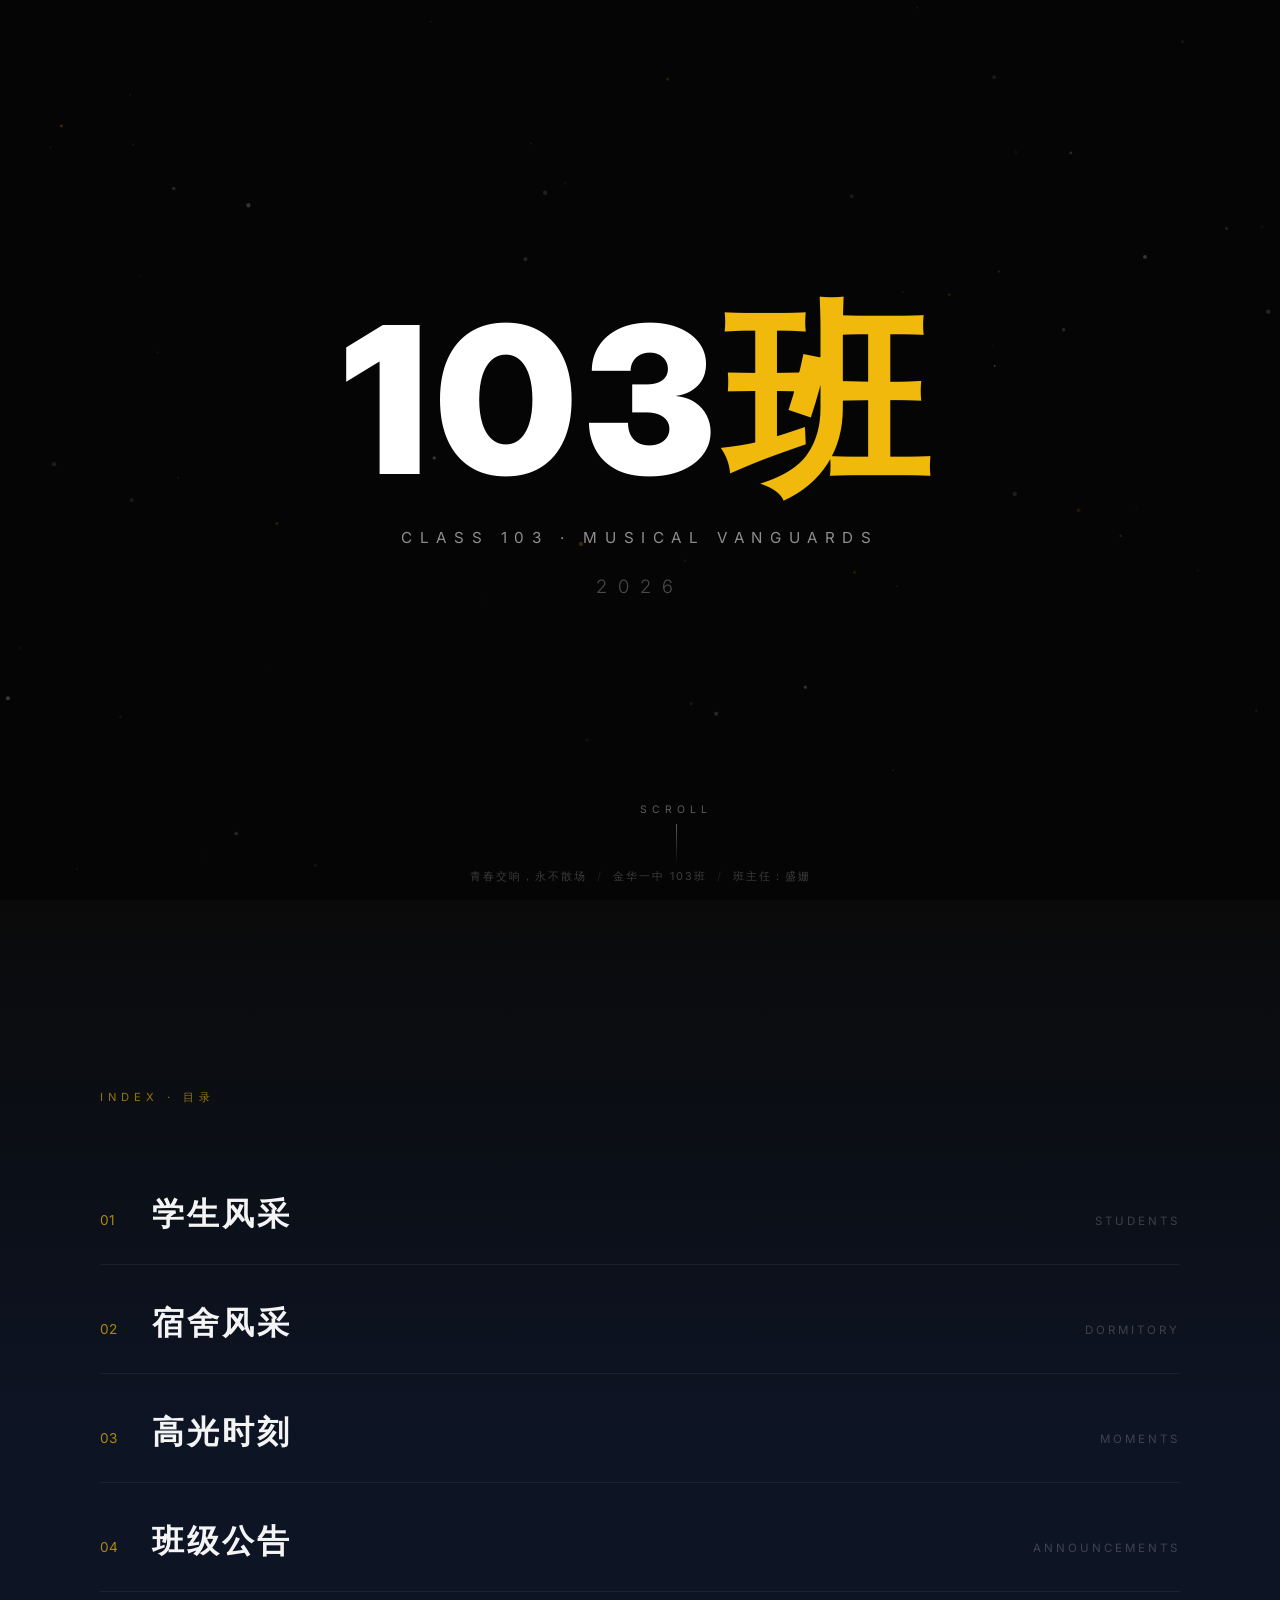
==== index.html @ 4d58a2c7 "1" ====
<!DOCTYPE html>
<html lang="zh-CN">
<head>
  <meta charset="UTF-8">
  <meta name="viewport" content="width=device-width, initial-scale=1.0">
  <meta name="description" content="103班 · 音乐领军班 — 青春交响，永不散场">
  <!-- 跨文档视图过渡:多页之间平滑切换,无白屏 -->
  <meta name="view-transition" content="same-origin">
  <title>103班 · 音乐领军班</title>
  <!-- 西文/数字字体 Inter(中文自动回退苹方 PingFang SC) -->
  <link rel="preconnect" href="https://fonts.googleapis.com">
  <link rel="preconnect" href="https://fonts.gstatic.com" crossorigin>
  <link rel="stylesheet" href="https://fonts.googleapis.com/css2?family=Inter:wght@300;400;500;600;700;900&display=swap">
  <link rel="stylesheet" href="assets/css/base.css">
  <link rel="stylesheet" href="assets/css/home.css">
</head>
<body class="poster">

  <!-- 背景层:Canvas 粒子(缓慢、克制) -->
  <canvas id="particles" aria-hidden="true"></canvas>

  <main>
    <!-- 第一屏:品牌海报(视频封面) -->
    <section class="poster-screen" id="poster" aria-label="班级主页海报">
      <!-- 封面视频:把视频命名为 cover.mp4 放入 assets/videos/ 即可自动播放 -->
      <video class="poster-video" autoplay muted loop playsinline preload="auto" aria-hidden="true">
        <source src="assets/videos/cover.mp4" type="video/mp4">
      </video>
      <!-- 压暗层:保证文字在视频上可读 -->
      <div class="poster-shade" aria-hidden="true"></div>
      <div class="poster-center">
        <h1 class="poster-title">103<span>班</span></h1>
        <p class="poster-tagline">CLASS 103 · MUSICAL VANGUARDS</p>
        <p class="poster-year">2026</p>
      </div>
      <button class="scroll-hint" id="scroll-hint" type="button" aria-label="进入内容">
        <span>SCROLL</span>
        <span class="line" aria-hidden="true"></span>
      </button>
    </section>

    <!-- 第二屏:内容索引(滚动或点击后平滑进入) -->
    <section class="index-screen" id="index" aria-label="内容索引">
      <div class="container">
        <p class="index-kicker">INDEX · 目录</p>
        <nav class="index-list">
          <a href="students.html" data-io><span class="no">01</span><span class="label">学生风采</span><span class="en">STUDENTS</span></a>
          <a href="dormitory.html" data-io><span class="no">02</span><span class="label">宿舍风采</span><span class="en">DORMITORY</span></a>
          <a href="moments.html" data-io><span class="no">03</span><span class="label">高光时刻</span><span class="en">MOMENTS</span></a>
          <a href="announcements.html" data-io><span class="no">04</span><span class="label">班级公告</span><span class="en">ANNOUNCEMENTS</span></a>
        </nav>
      </div>
    </section>
  </main>

  <!-- 固定底部信息栏:班级口号 · 学校 · 班主任 -->
  <footer class="poster-foot">青春交响，永不散场<i>/</i>金华一中 103班<i>/</i>班主任：盛姗</footer>

  <!-- 目录转场幕布:点击目录后浮起遮住画面,再跳转 -->
  <div class="page-veil" id="page-veil" aria-hidden="true"></div>

  <script>
    // ========== 封面视频:加载失败自动隐藏,露出粒子背景;滚出屏幕暂停省电 ==========
    (function () {
      const v = document.querySelector(".poster-video");
      if (!v) return;
      v.addEventListener("error", () => { v.style.display = "none"; }, true); // capture:捕获 <source> 的加载失败
      if ("IntersectionObserver" in window) {
        new IntersectionObserver((es) => {
          es.forEach((e) => e.isIntersecting ? v.play().catch(() => {}) : v.pause());
        }, { threshold: 0.1 }).observe(document.getElementById("poster"));
      }
    })();

    // ========== 背景粒子:纯 Canvas,缓慢流动 ==========
    (function () {
      const canvas = document.getElementById("particles");
      const ctx = canvas.getContext("2d");
      const reduceMotion = matchMedia("(prefers-reduced-motion: reduce)").matches;
      let W, H, DPR, parts = [];
      const mouse = { x: 0.5, y: 0.5 };

      function resize() {
        DPR = Math.min(window.devicePixelRatio || 1, 2);
        W = innerWidth; H = innerHeight;
        canvas.width = W * DPR; canvas.height = H * DPR;
        canvas.style.width = W + "px"; canvas.style.height = H + "px";
        const count = Math.min(90, Math.max(36, Math.floor((W * H) / 18000)));
        parts = [];
        for (let i = 0; i < count; i++) {
          parts.push({
            x: Math.random() * W, y: Math.random() * H,
            r: Math.random() * 1.6 + 0.6,
            a: Math.random() * 0.45 + 0.15,
            gold: Math.random() < 0.32,               // 约三分之一金色粒子
            phase: Math.random() * Math.PI * 2,
            vx: (Math.random() - 0.5) * 0.12,
            vy: (Math.random() - 0.5) * 0.12,
          });
        }
      }

      function render() {
        ctx.clearRect(0, 0, canvas.width, canvas.height);
        ctx.save();
        ctx.scale(DPR, DPR);
        const ox = (mouse.x - 0.5) * 24, oy = (mouse.y - 0.5) * 24; // 轻微视差
        for (const p of parts) {
          p.phase += 0.004;
          p.x += p.vx; p.y += p.vy;
          if (p.x < -12) p.x = W + 12; else if (p.x > W + 12) p.x = -12;
          if (p.y < -12) p.y = H + 12; else if (p.y > H + 12) p.y = -12;
          const dx = Math.sin(p.phase) * 9, dy = Math.cos(p.phase * 0.8) * 9;
          const flicker = 0.72 + 0.28 * Math.sin(p.phase * 2.1);
          ctx.beginPath();
          ctx.arc(p.x + dx - ox, p.y + dy - oy, p.r, 0, Math.PI * 2);
          ctx.fillStyle = p.gold
            ? "rgba(240,185,11," + (p.a * flicker).toFixed(3) + ")"
            : "rgba(255,255,255," + (p.a * 0.8 * flicker).toFixed(3) + ")";
          ctx.fill();
        }
        ctx.restore();
      }

      function loop() { render(); requestAnimationFrame(loop); }

      resize();
      addEventListener("resize", resize);
      addEventListener("mousemove", (e) => {
        mouse.x = e.clientX / innerWidth; mouse.y = e.clientY / innerHeight;
      }, { passive: true });

      if (reduceMotion) render(); // 尊重"减少动效":只画一帧静态
      else requestAnimationFrame(loop);
    })();

    // ========== 点击海报任意处 / SCROLL → 平滑进入内容索引 ==========
    (function () {
      const target = document.getElementById("index");
      const go = () => target.scrollIntoView({ behavior: "smooth" });
      document.getElementById("scroll-hint").addEventListener("click", (e) => {
        e.stopPropagation(); go();
      });
      document.getElementById("poster").addEventListener("click", go);
    })();

    // ========== 目录点击:播放平滑转场后再跳转 ==========
    // 不依赖 View Transitions 特性(file:// 下原生过渡不生效),保证任何环境都顺
    (function () {
      const veilTime = 380; // 与 CSS 幕布过渡时长一致
      document.querySelectorAll(".index-list a").forEach((a) => {
        a.addEventListener("click", (e) => {
          // 组合键/中键点击交给浏览器(新标签页打开)
          if (e.metaKey || e.ctrlKey || e.shiftKey || e.altKey || e.button !== 0) return;
          e.preventDefault();
          const href = a.getAttribute("href");
          document.body.classList.add("leaving");
          setTimeout(() => { location.href = href; }, veilTime);
        });
      });

      // 浏览器"后退"用 bfcache 恢复页面时,清掉幕布状态,避免留下黑屏
      addEventListener("pageshow", () => document.body.classList.remove("leaving"));
    })();

    // ========== 内容索引:进入视口时逐条上浮 ==========
    (function () {
      const items = document.querySelectorAll("[data-io]");
      if (!("IntersectionObserver" in window)) return;
      items.forEach((el) => el.classList.add("io-rise"));
      const io = new IntersectionObserver((entries) => {
        entries.forEach((en, i) => {
          if (en.isIntersecting) {
            setTimeout(() => en.target.classList.add("in"), i * 90);
            io.unobserve(en.target);
          }
        });
      }, { threshold: 0.2 });
      items.forEach((el) => io.observe(el));
    })();
  </script>
</body>
</html>
---- assets/css/base.css ----
/* ============================================================
   103班：音乐领军班 · 全局基础样式
   深色影院风 / 金色橙色点缀 / 粗体电影感
   改配色只改这里 :root
   ============================================================ */

:root {
  /* 深色底 */
  --bg0: #070b14;        /* 最底层夜空 */
  --bg1: #0d1424;        /* 卡片/表面 */
  --bg2: #141d33;        /* 更深一块 / 悬浮 */

  /* 点缀色：金 + 橙 */
  --gold: #f0b90b;       /* 主金 */
  --gold-2: #ff8a00;     /* 亮橙 */
  --gold-soft: rgba(240, 185, 11, 0.14); /* 金色弱底 */
  --gold-line: rgba(240, 185, 11, 0.28);  /* 金色描边 */

  /* 文字 */
  --text: #e8edf7;
  --muted: #8b93a8;
  --faint: #5a6276;

  /* 尺寸 */
  --radius: 18px;
  --maxw: 1120px;
  --shadow: 0 18px 50px rgba(0, 0, 0, 0.55);

  /* 字体策略：中文主力用苹方(PingFang SC),西文/数字用 Inter / SF Pro Display
     —— 苹方负责中文字形干净现代,Inter/SF 负责英文数字的几何科技感 */
  --font-display: "Inter", "SF Pro Display", "PingFang SC", "HarmonyOS Sans SC", "Microsoft YaHei", sans-serif;
  --font-body: "PingFang SC", "Inter", "SF Pro Display", "HarmonyOS Sans SC", "Microsoft YaHei", "Hiragino Sans GB", sans-serif;
  --font-latin: "Inter", "SF Pro Display", "Helvetica Neue", "Arial", sans-serif;
}

* { margin: 0; padding: 0; box-sizing: border-box; }

html { -webkit-text-size-adjust: 100%; scroll-behavior: smooth; }

body {
  font-family: var(--font-body);
  background: var(--bg0);
  color: var(--text);
  line-height: 1.75;
  /* 轻微胶片噪点,增强电影感 */
  background-image:
    radial-gradient(circle at 50% 0%, rgba(20, 29, 51, 0.6), transparent 60%),
    radial-gradient(circle at 15% 100%, rgba(255, 138, 0, 0.06), transparent 45%);
}

img { max-width: 100%; display: block; }
a { color: inherit; text-decoration: none; }
ul { list-style: none; }

/* 大标题电影感 */
.display {
  font-family: var(--font-display);
  font-weight: 900;
  letter-spacing: 2px;
  line-height: 1.1;
}
/* 金色渐变文字 */
.gold-text {
  background: linear-gradient(120deg, var(--gold) 0%, var(--gold-2) 60%, var(--gold) 100%);
  -webkit-background-clip: text;
  background-clip: text;
  -webkit-text-fill-color: transparent;
  color: var(--gold);
}

/* 通用容器 */
.container { width: 100%; max-width: var(--maxw); margin: 0 auto; padding: 0 20px; }

.section { padding: 72px 0; }

/* 区块标题：影视剧那种"章节编号 + 标题" */
.section-title {
  font-family: var(--font-display);
  font-weight: 900;
  font-size: 2rem;
  letter-spacing: 3px;
  color: var(--text);
  margin-bottom: 40px;
  text-transform: uppercase;
}
.section-title .no {
  color: var(--gold);
  margin-right: 10px;
  font-size: 1.1rem;
  vertical-align: middle;
}
.section-title::after {
  content: "";
  display: block;
  width: 70px;
  height: 3px;
  margin-top: 14px;
  background: linear-gradient(90deg, var(--gold), var(--gold-2));
}

/* 通用按钮(电影海报式) */
.btn {
  display: inline-block;
  padding: 14px 36px;
  font-family: var(--font-display);
  font-weight: 700;
  letter-spacing: 2px;
  text-transform: uppercase;
  color: #0b0f1a;
  background: linear-gradient(120deg, var(--gold), var(--gold-2));
  border-radius: 999px;
  box-shadow: 0 12px 34px rgba(240, 185, 11, 0.35);
  transition: transform 0.2s, box-shadow 0.2s;
  cursor: pointer;
}
.btn:hover {
  transform: translateY(-3px);
  box-shadow: 0 18px 44px rgba(240, 185, 11, 0.5);
}

/* ============================================================
   字距工具类：营造"稀疏、高级、有呼吸感"的排版
   英文标语 / 年份数字专用
   ============================================================ */
.tk-md { letter-spacing: 0.18em; }
.tk-lg { letter-spacing: 0.35em; }
.tk-xl { letter-spacing: 0.5em; }   /* 影视飓风式极宽字距 */
.tk-2xl { letter-spacing: 0.8em; }

/* 细字重对比:主标题 900,副信息越轻越好 */
.w-thin { font-weight: 300; opacity: 0.4; }

/* ============================================================
   跨文档视图过渡(View Transitions API)
   多页结构下实现"无白屏刷新"的页面切换
   不支持该特性的浏览器会自动忽略,回退为普通跳转
   ============================================================ */
@view-transition {
  navigation: auto; /* 启用跨文档自动过渡 */
}

@supports (view-transition-name: none) {
  /* 旧页面:快速淡出 150ms,先走 */
  ::view-transition-old(root) {
    animation: 150ms cubic-bezier(0.4, 0, 0.2, 1) both vt-fade-out;
  }
  /* 新页面:延迟 150ms 后淡入 + 轻微上移 210ms,再进 */
  ::view-transition-new(root) {
    animation: 210ms cubic-bezier(0.22, 1, 0.36, 1) 150ms both vt-fade-in-up;
  }

  @keyframes vt-fade-out {
    to { opacity: 0; }
  }
  @keyframes vt-fade-in-up {
    from { opacity: 0; transform: translateY(18px); }
    to   { opacity: 1; transform: translateY(0); }
  }

  /* 尊重系统"减少动效"设置 */
  @media (prefers-reduced-motion: reduce) {
    ::view-transition-old(root),
    ::view-transition-new(root) { animation-duration: 1ms; animation-delay: 0ms; }
  }
}

/* ============================================================
   子页面落地动画:从首页目录进来时柔和淡入上浮,避免生硬切换
   ============================================================ */
@keyframes page-in {
  from { opacity: 0; transform: translateY(16px); }
  to   { opacity: 1; transform: translateY(0); }
}

/* ============================================================
   通用灯箱:全屏查看原图(不裁切,竖拍照片也能看全)
   高光时刻 / 宿舍风采 共用
   ============================================================ */
.lightbox {
  position: fixed;
  inset: 0;
  z-index: 300;
  display: none;
  align-items: center;
  justify-content: center;
  background: rgba(3, 5, 10, 0.94);
  padding: 30px;
}
.lightbox.show { display: flex; }
.lightbox img {
  max-width: 88vw;
  max-height: 80vh;
  object-fit: contain;          /* 完整显示,不裁切 */
  border-radius: 12px;
  border: 1px solid var(--gold-line);
  box-shadow: 0 30px 80px rgba(0, 0, 0, 0.8);
}
.lightbox-caption {
  text-align: center;
  color: var(--muted);
  margin-top: 14px;
  font-size: 0.9rem;
  letter-spacing: 1px;
}
.lightbox .close {
  position: absolute;
  top: 18px;
  right: 26px;
  font-size: 2.2rem;
  line-height: 1;
  color: var(--gold);
  cursor: pointer;
  user-select: none;
}
/* 上一张 / 下一张 */
.lightbox .nav {
  position: absolute;
  top: 50%;
  transform: translateY(-50%);
  font-size: 2.4rem;
  line-height: 1;
  padding: 8px 16px;
  color: var(--gold);
  opacity: 0.6;
  cursor: pointer;
  user-select: none;
  transition: opacity 0.2s;
}
.lightbox .nav:hover { opacity: 1; }
.lightbox .nav.prev { left: 10px; }
.lightbox .nav.next { right: 10px; }
.lightbox .nav[hidden] { display: none; }
/* 第几张 / 共几张 */
.lightbox .counter {
  position: absolute;
  left: 0;
  right: 0;
  bottom: 20px;
  text-align: center;
  color: var(--muted);
  font-size: 0.78rem;
  letter-spacing: 3px;
}

@media (max-width: 620px) {
  .lightbox { padding: 16px; }
  .lightbox .nav { font-size: 1.9rem; padding: 6px 10px; }
  .lightbox img { max-width: 94vw; }
}
---- assets/css/home.css ----
/* ============================================================
   103班 · 音乐领军班 · 首页「动态品牌海报」
   极简 / 近纯黑 / 大字号居中 / Canvas 粒子 / 滚动转场
   ============================================================ */

body.poster {
  background: #0a0a0a;
  color: #f4f4f5;
  -webkit-font-smoothing: antialiased;
}

/* ---- 背景粒子画布(fixed + inset:0 自动铺满,避免 100vw 滚动条溢出) ---- */
#particles {
  position: fixed;
  inset: 0;
  z-index: 0;
  pointer-events: none;
}

/* ---- 主容器 ---- */
.poster main {
  position: relative;
  z-index: 1;
}

/* ========== 第一屏:品牌海报 ========== */
.poster-screen {
  position: relative;
  display: flex;
  flex-direction: column;
  align-items: center;
  justify-content: center;
  min-height: 100vh;
  text-align: center;
  cursor: pointer;
  padding: 0 20px;
  overflow: hidden;
}

/* 封面视频铺满,object-fit:cover 避免黑边 */
.poster-video {
  position: absolute;
  inset: 0;
  width: 100%;
  height: 100%;
  object-fit: cover;
  z-index: 0;
}

/* 压暗遮罩,不压住粒子但保证文字可读 */
.poster-shade {
  position: absolute;
  inset: 0;
  z-index: 1;
  background: rgba(0, 0, 0, 0.50);
  pointer-events: none;
}

.poster-center {
  position: relative;
  z-index: 2;
  animation: fadeUp 1.2s cubic-bezier(0.22, 1, 0.36, 1) both;
}

@keyframes fadeUp {
  from { opacity: 0; transform: translateY(28px); }
  to   { opacity: 1; transform: translateY(0); }
}

.poster-title {
  font-family: var(--font-display);
  font-weight: 900;                    /* 极粗:视觉中心 */
  font-size: clamp(4.5rem, 16vw, 13rem); /* 极致的大 */
  line-height: 1.0;
  letter-spacing: 0.04em;
  color: #fff;
  mix-blend-mode: difference;
}
.poster-title span {
  display: inline;
  color: var(--gold);
  mix-blend-mode: difference;
}

.poster-tagline {
  font-family: var(--font-latin);      /* 西文用 Inter / SF Pro */
  font-size: clamp(0.7rem, 1.6vw, 0.95rem);
  font-weight: 400;
  letter-spacing: 0.5em;               /* 极宽字距:稀疏有呼吸感 */
  color: rgba(255,255,255,0.55);
  margin-top: 22px;
  text-transform: uppercase;
  mix-blend-mode: difference;
  animation: fadeUp 1.2s 0.3s cubic-bezier(0.22, 1, 0.36, 1) both;
}

.poster-year {
  font-family: var(--font-latin);      /* 年份数字:几何感更强 */
  font-size: clamp(0.85rem, 2vw, 1.15rem);
  font-weight: 300;                    /* 细字重,与主标题 900 形成反差 */
  letter-spacing: 0.6em;
  color: rgba(255,255,255,0.28);
  margin-top: 18px;
  animation: fadeUp 1.2s 0.55s cubic-bezier(0.22, 1, 0.36, 1) both;
}

/* SCROLL 提示 */
.scroll-hint {
  position: absolute;
  z-index: 2;
  bottom: 36px;
  left: 50%;
  transform: translateX(-50%);
  display: flex;
  flex-direction: column;
  align-items: center;
  gap: 8px;
  background: none;
  border: none;
  color: rgba(255,255,255,0.35);
  font-family: var(--font-display);
  font-size: 0.65rem;
  letter-spacing: 5px;
  cursor: pointer;
  animation: fadeUp 1.2s 0.9s cubic-bezier(0.22, 1, 0.36, 1) both;
  transition: color 0.3s;
}
.scroll-hint:hover { color: var(--gold); }
.scroll-hint .line {
  display: block;
  width: 1px;
  height: 40px;
  background: linear-gradient(180deg, rgba(255,255,255,0.35), transparent);
  animation: bob 2s ease-in-out infinite;
}
@keyframes bob { 0%,100%{ transform: translateY(0);} 50%{ transform: translateY(10px);} }

/* ========== 第二屏:内容索引 ========== */
.index-screen {
  min-height: 100vh;
  display: flex;
  align-items: center;
  padding: 120px 20px 140px;
  background: linear-gradient(180deg, #0a0a0a, #0d1424 60%);
}

.index-kicker {
  font-family: var(--font-display);
  font-size: 0.7rem;
  letter-spacing: 5px;
  color: var(--gold);
  margin-bottom: 56px;
  opacity: 0.6;
  text-transform: uppercase;
}

.index-list {
  display: flex;
  flex-direction: column;
  gap: 8px;
}

.index-list a {
  display: flex;
  align-items: baseline;
  gap: 20px;
  padding: 22px 0;
  border-bottom: 1px solid rgba(255,255,255,0.06);
  transition: color 0.25s, border-color 0.25s;
}
.index-list a:hover {
  border-color: var(--gold-line);
  color: var(--text);
}
.index-list a .no {
  font-family: var(--font-display);
  font-size: 0.85rem;
  color: var(--gold);
  min-width: 32px;
  opacity: 0.7;
  transition: opacity 0.25s;
}
.index-list a:hover .no { opacity: 1; }
.index-list a .label {
  font-family: var(--font-display);
  font-weight: 900;
  font-size: clamp(1.3rem, 4vw, 2rem);
  letter-spacing: 3px;
  color: #f4f4f5;
  transition: color 0.25s;
}
.index-list a:hover .label { color: var(--gold); }
.index-list a .en {
  margin-left: auto;
  font-family: var(--font-display);
  font-size: 0.72rem;
  letter-spacing: 3px;
  color: rgba(255,255,255,0.20);
  text-transform: uppercase;
  transition: color 0.25s;
}
.index-list a:hover .en { color: rgba(255,255,255,0.45); }

/* 逐条上浮动画(IntersectionObserver 触发) */
.io-rise { opacity: 0; transform: translateY(30px); transition: opacity 0.7s ease, transform 0.7s ease; }
.io-rise.in { opacity: 1; transform: translateY(0); }

/* ========== 底部信息栏(固定) ========== */
.poster-foot {
  position: fixed;
  left: 0; right: 0; bottom: 0;
  z-index: 2;
  text-align: center;
  font-size: 0.68rem;
  letter-spacing: 2px;
  color: rgba(255,255,255,0.22);
  padding: 12px 20px 14px;
  pointer-events: none;
}
.poster-foot i {
  display: inline-block;
  margin: 0 10px;
  font-style: normal;
  opacity: 0.5;
}

/* ========== 目录转场:金色幕布 ========== */
/* 点击目录后幕布浮起遮住画面,再跳转 —— 不依赖浏览器特性,file:// 下同样平滑 */
.page-veil {
  position: fixed;
  inset: 0;
  z-index: 9999;
  background: #0a0a0a;
  opacity: 0;
  pointer-events: none;
  transition: opacity 0.38s cubic-bezier(0.4, 0, 0.2, 1);
}
.page-veil::after {
  content: "";
  position: absolute;
  left: 0;
  right: 0;
  top: 0;
  height: 2px;
  background: linear-gradient(90deg, transparent, var(--gold), transparent);
}

/* 离开时:目录项逐条上浮褪去,与幕布同步 */
body.leaving .index-list a {
  opacity: 0;
  transform: translateY(-16px);
  transition: opacity 0.3s ease, transform 0.3s ease;
}
body.leaving .index-kicker {
  opacity: 0;
  transition: opacity 0.25s ease;
}
body.leaving .page-veil { opacity: 1; }

/* 响应式 */
@media (max-width: 480px) {
  .poster-title { letter-spacing: 3px; }
  .poster-tagline { letter-spacing: 3px; }
  .poster-year { letter-spacing: 5px; }
  .index-list a { gap: 10px; }
  .index-list a .en { display: none; }
}
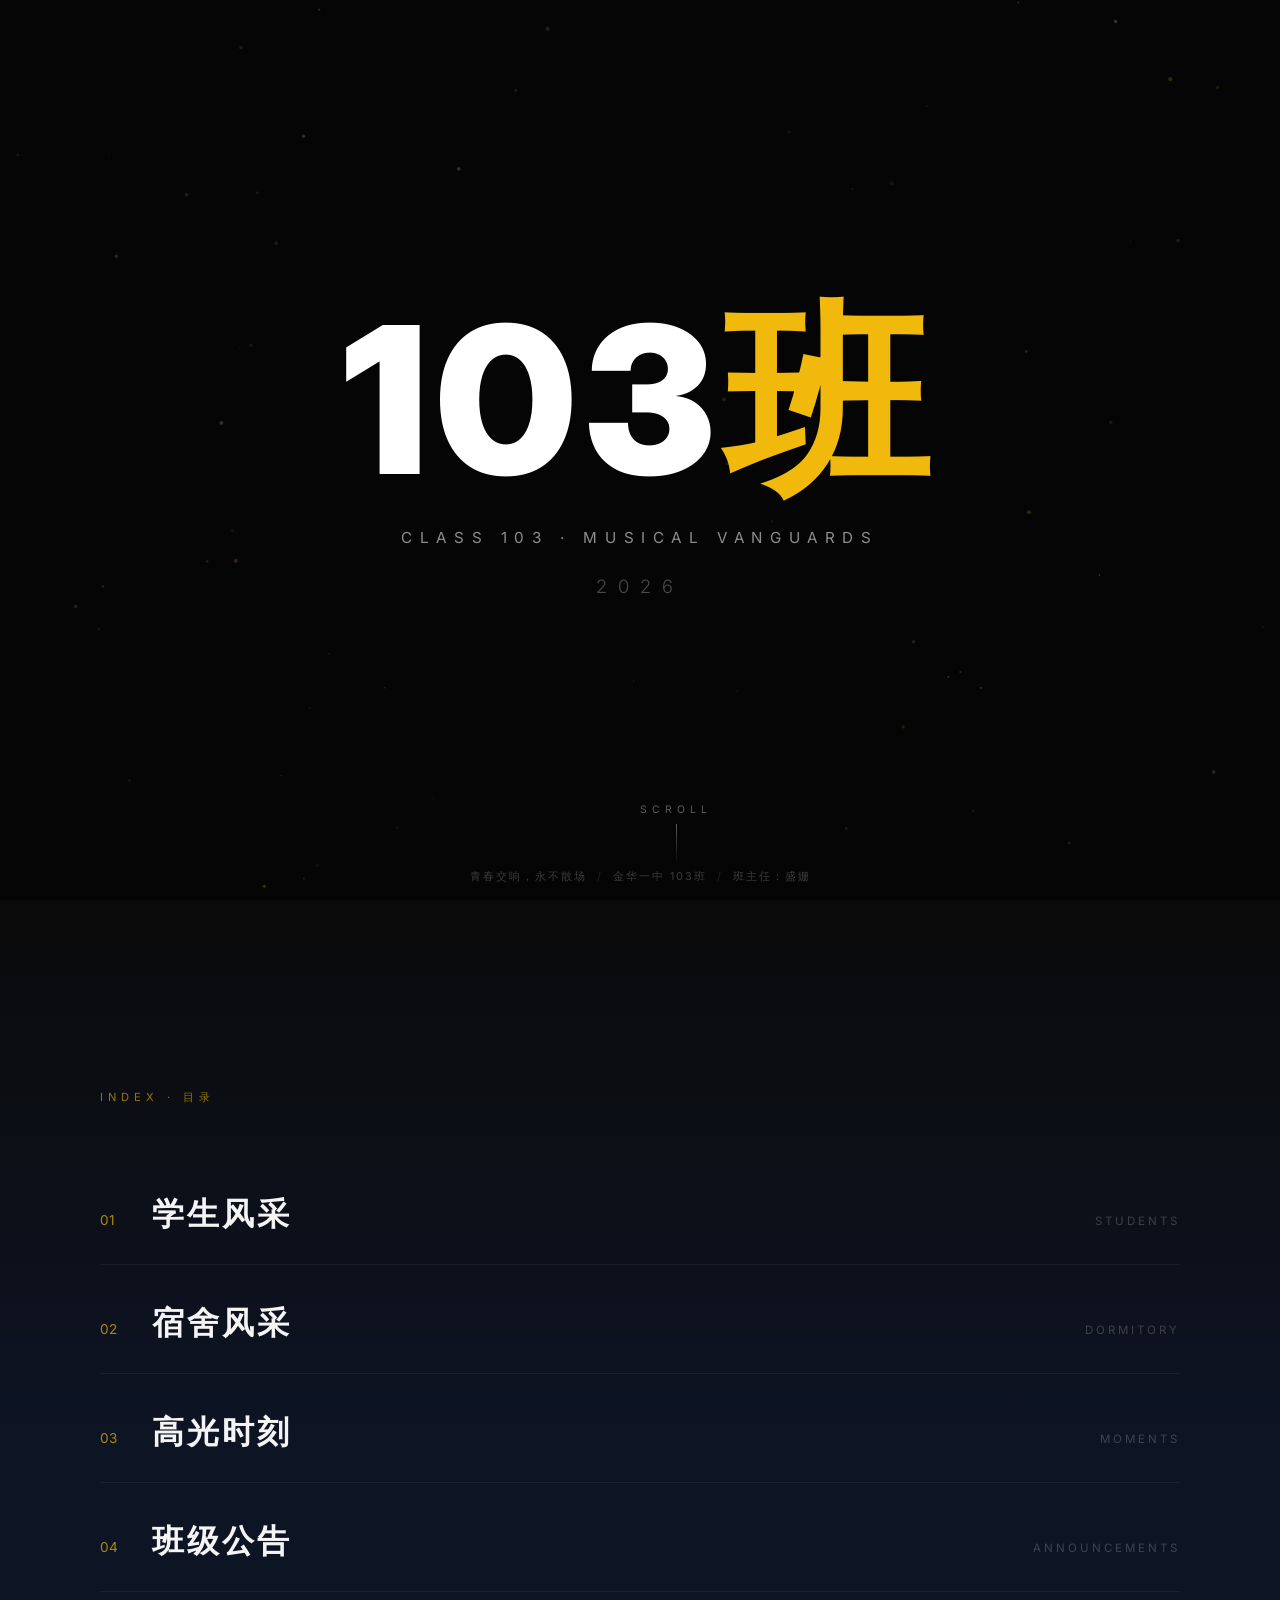
==== commit c2fe9b99: "initial commit" ====
--- a/index.html
+++ b/index.html
@@ -8,9 +8,9 @@
   <meta name="view-transition" content="same-origin">
   <title>103班 · 音乐领军班</title>
   <!-- 西文/数字字体 Inter(中文自动回退苹方 PingFang SC) -->
-  <link rel="preconnect" href="https://fonts.googleapis.com">
-  <link rel="preconnect" href="https://fonts.gstatic.com" crossorigin>
-  <link rel="stylesheet" href="https://fonts.googleapis.com/css2?family=Inter:wght@300;400;500;600;700;900&display=swap">
+  <link rel="preconnect" href="https://fonts.loli.net">
+  <link rel="preconnect" href="https://gstatic.loli.net" crossorigin>
+  <link rel="stylesheet" href="https://fonts.loli.net/css2?family=Inter:wght@300;400;500;600;700&display=swap">
   <link rel="stylesheet" href="assets/css/base.css">
   <link rel="stylesheet" href="assets/css/home.css">
 </head>
@@ -22,7 +22,7 @@
   <main>
     <!-- 第一屏:品牌海报(视频封面) -->
     <section class="poster-screen" id="poster" aria-label="班级主页海报">
-      <!-- 封面视频:把视频命名为 cover.mp4 放入 assets/videos/ 即可自动播放 -->
+      <!-- 封面视频 -->
       <video class="poster-video" autoplay muted loop playsinline preload="auto" aria-hidden="true">
         <source src="assets/videos/cover.mp4" type="video/mp4">
       </video>
